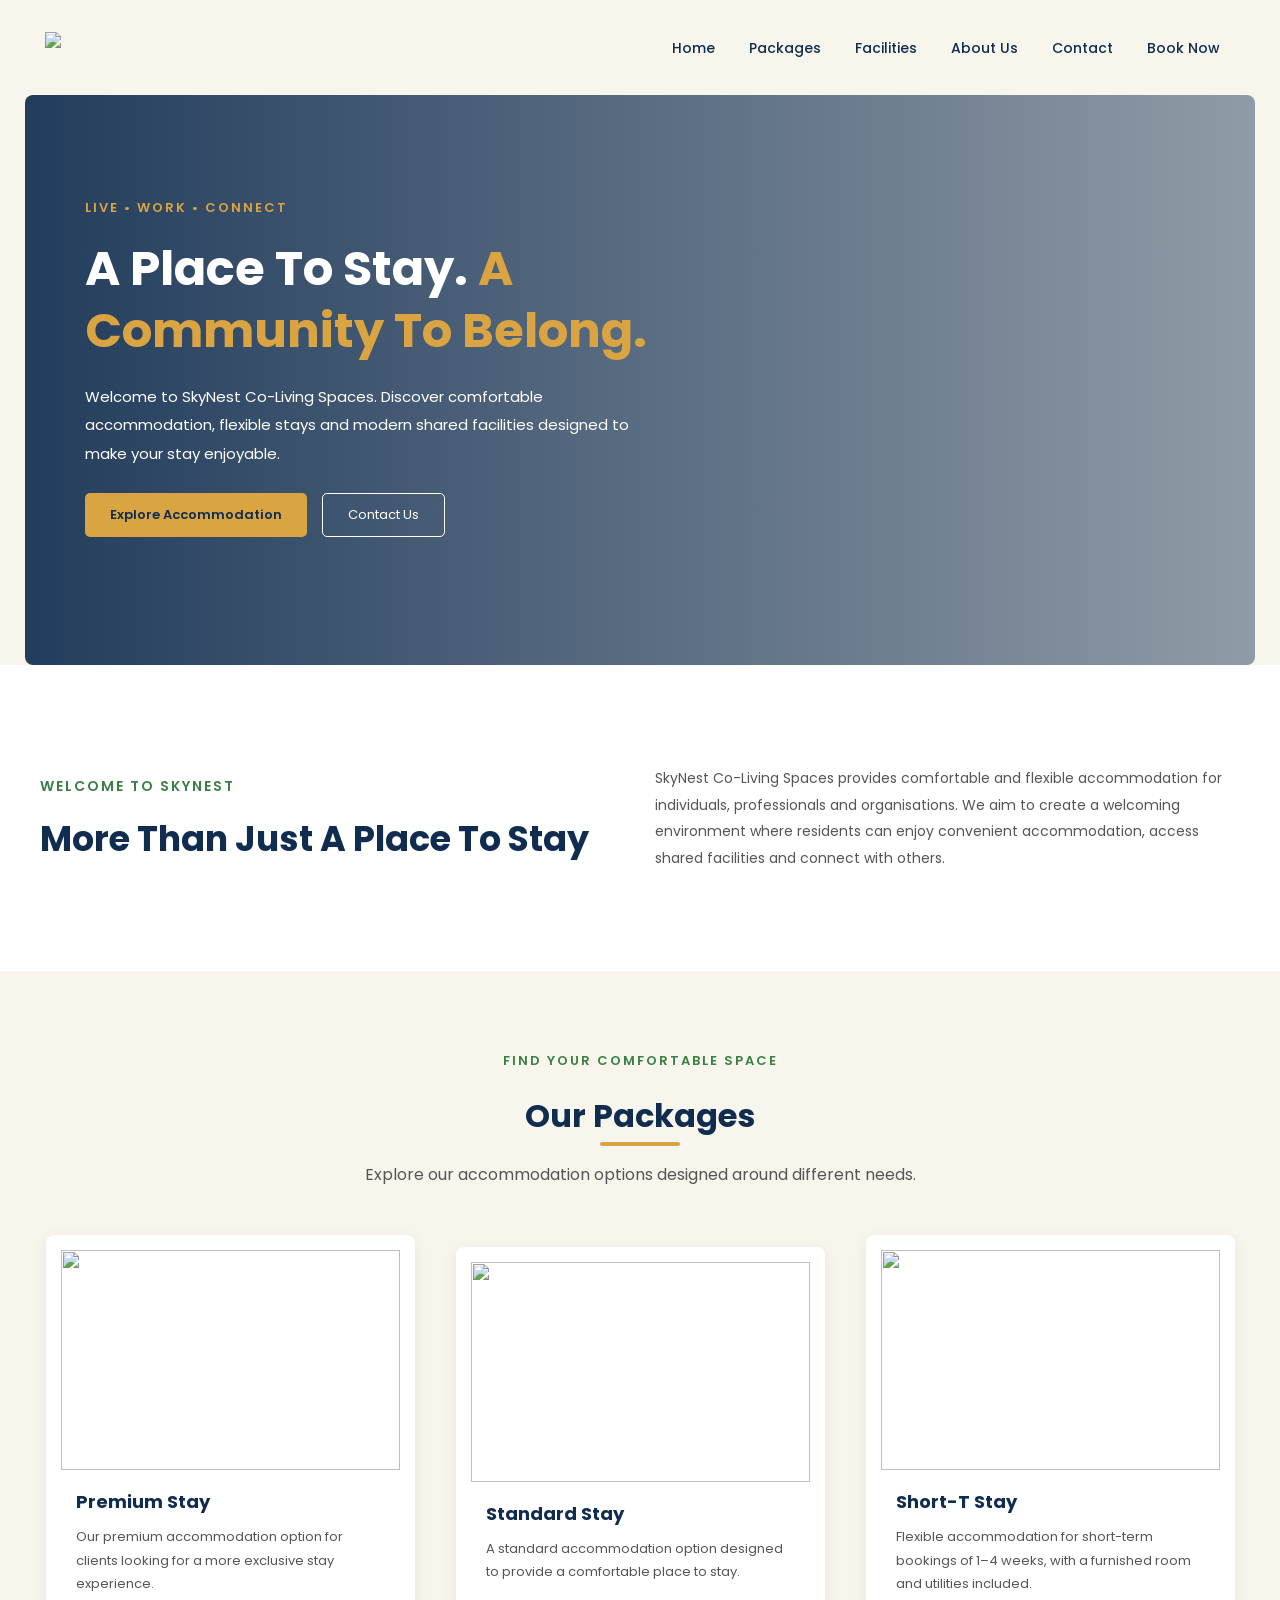
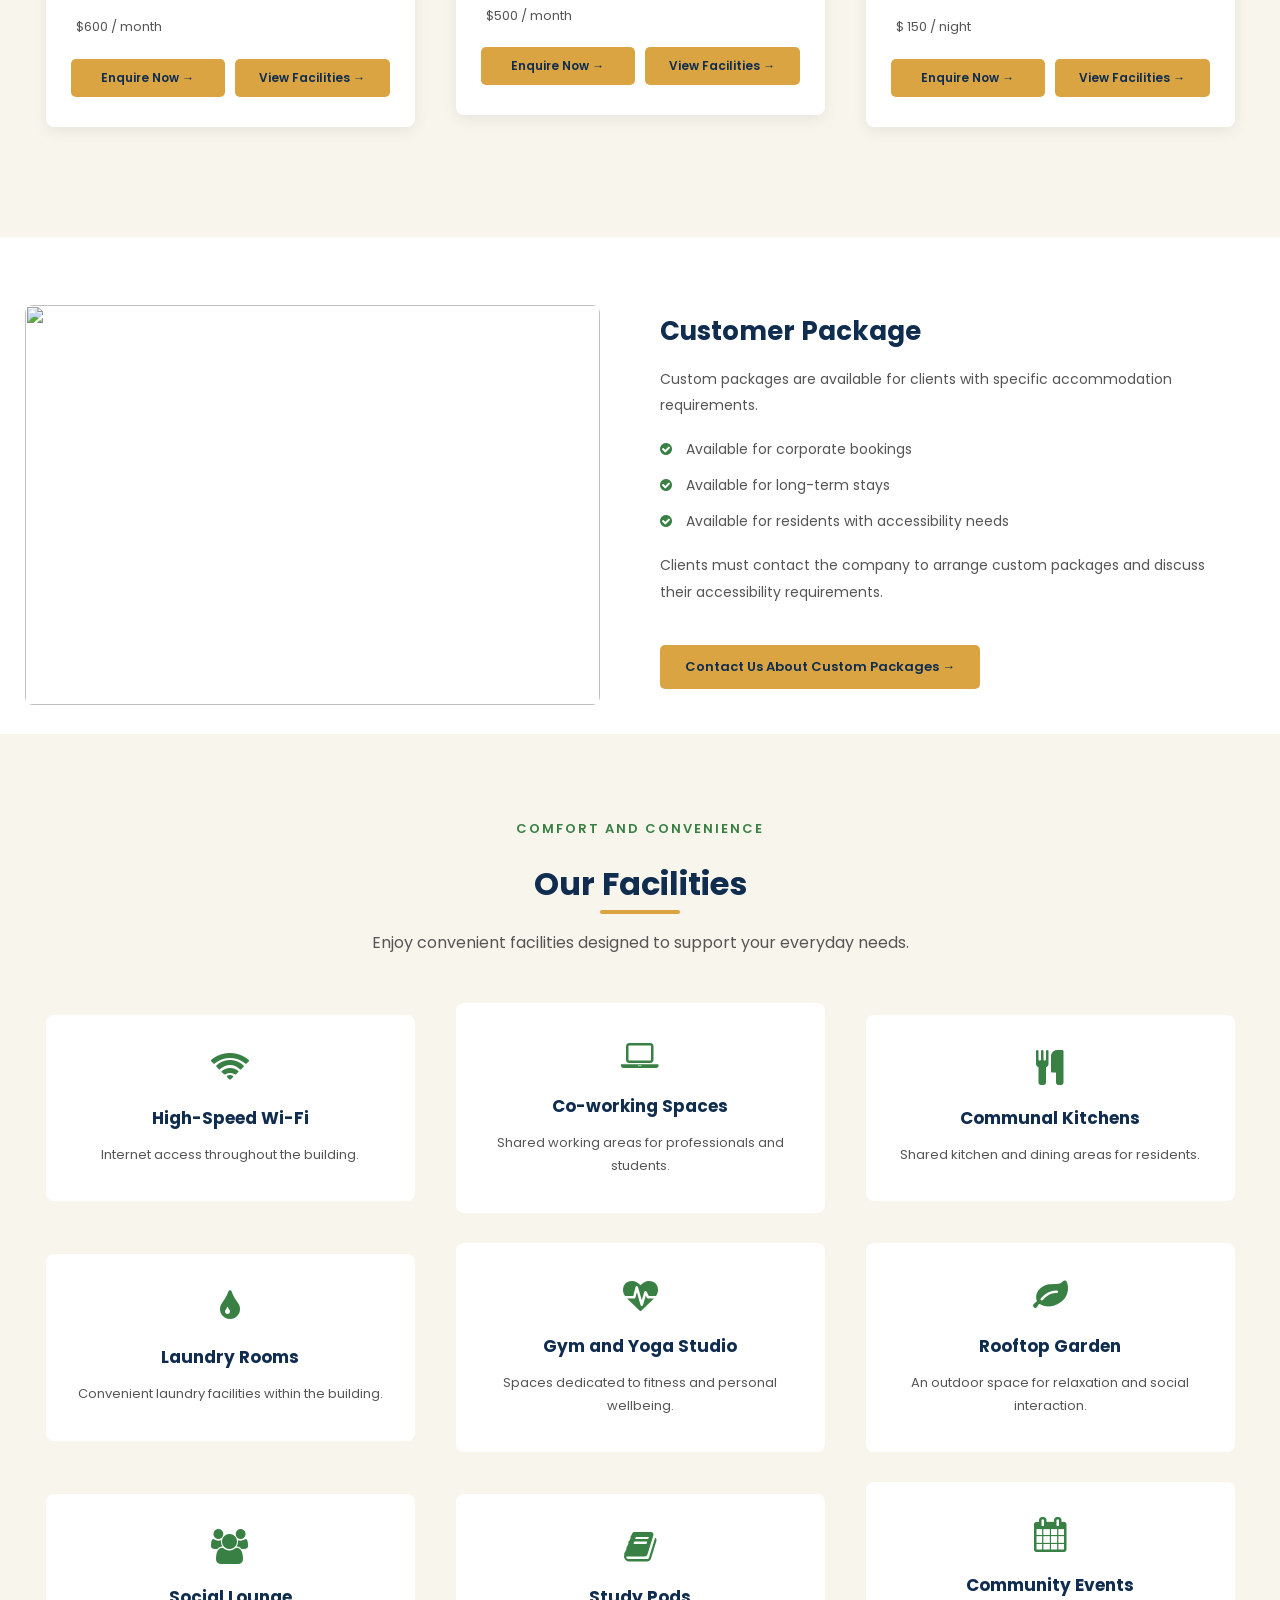
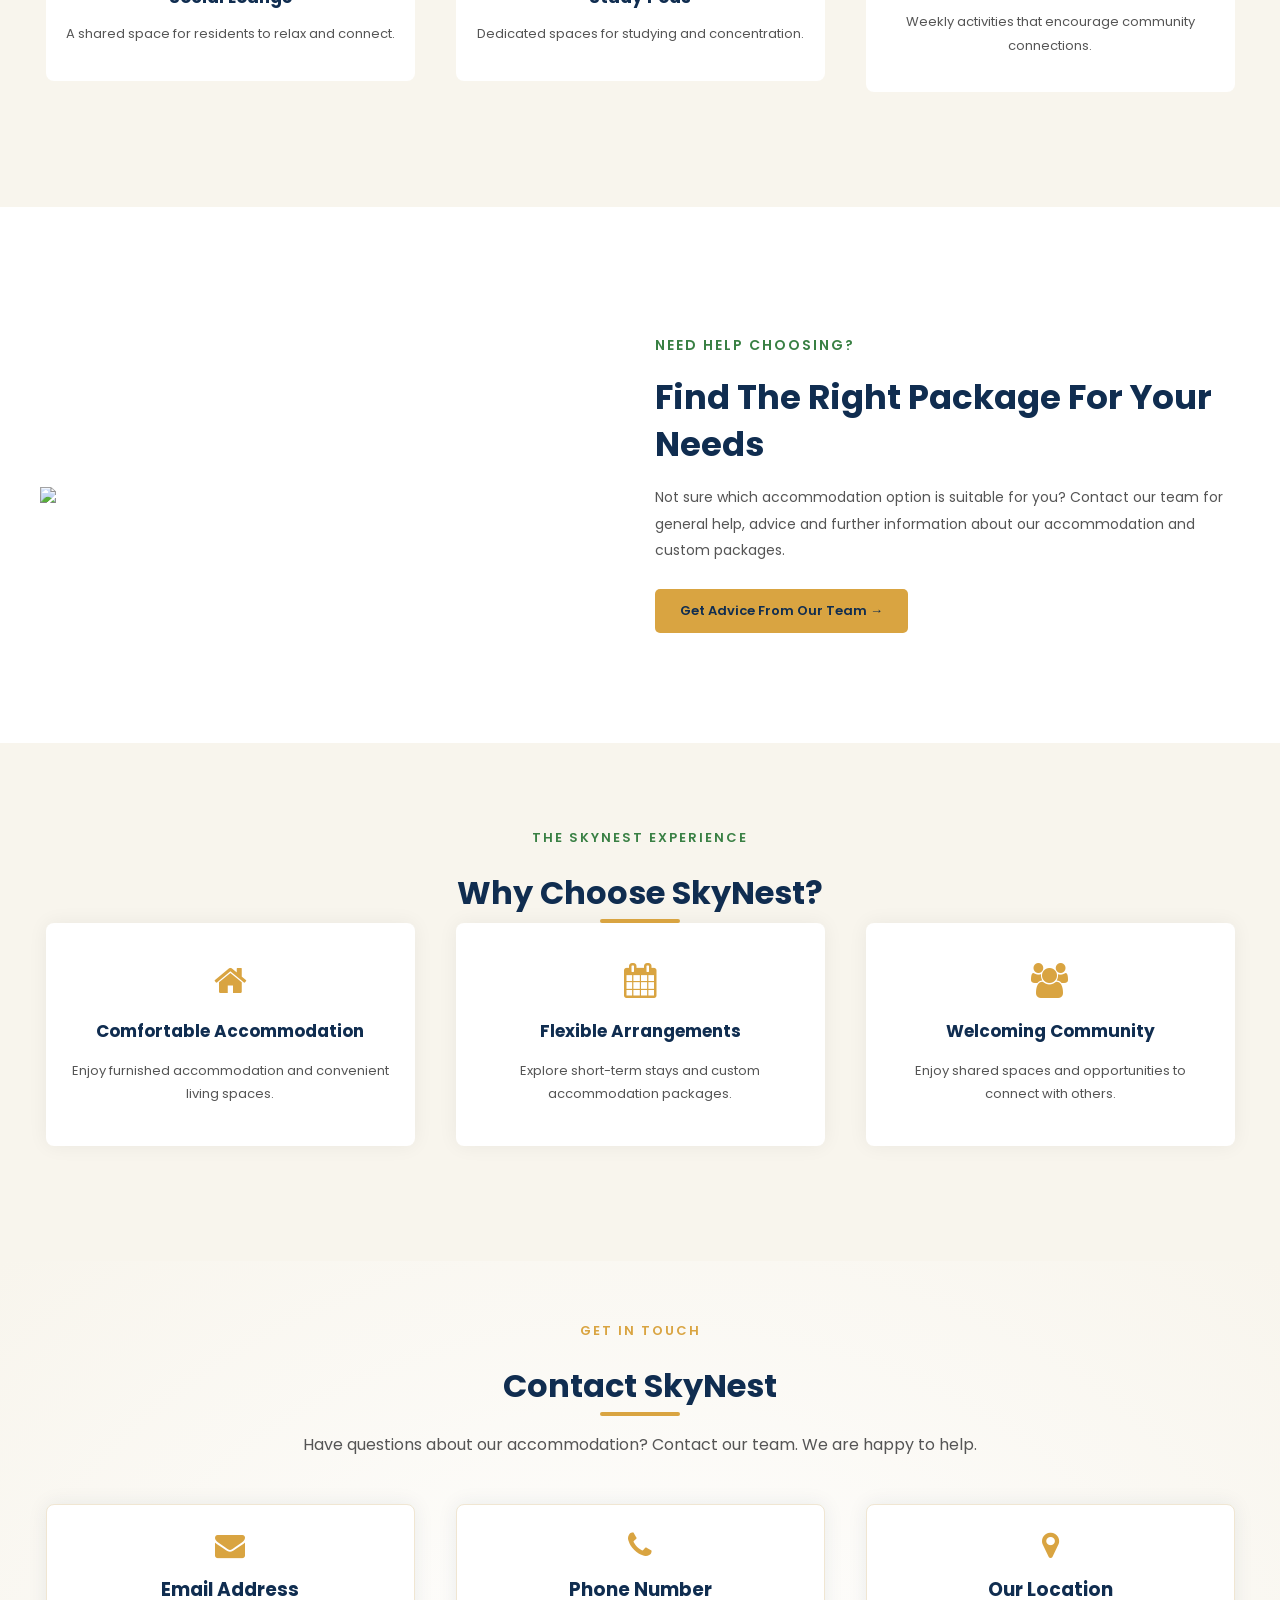
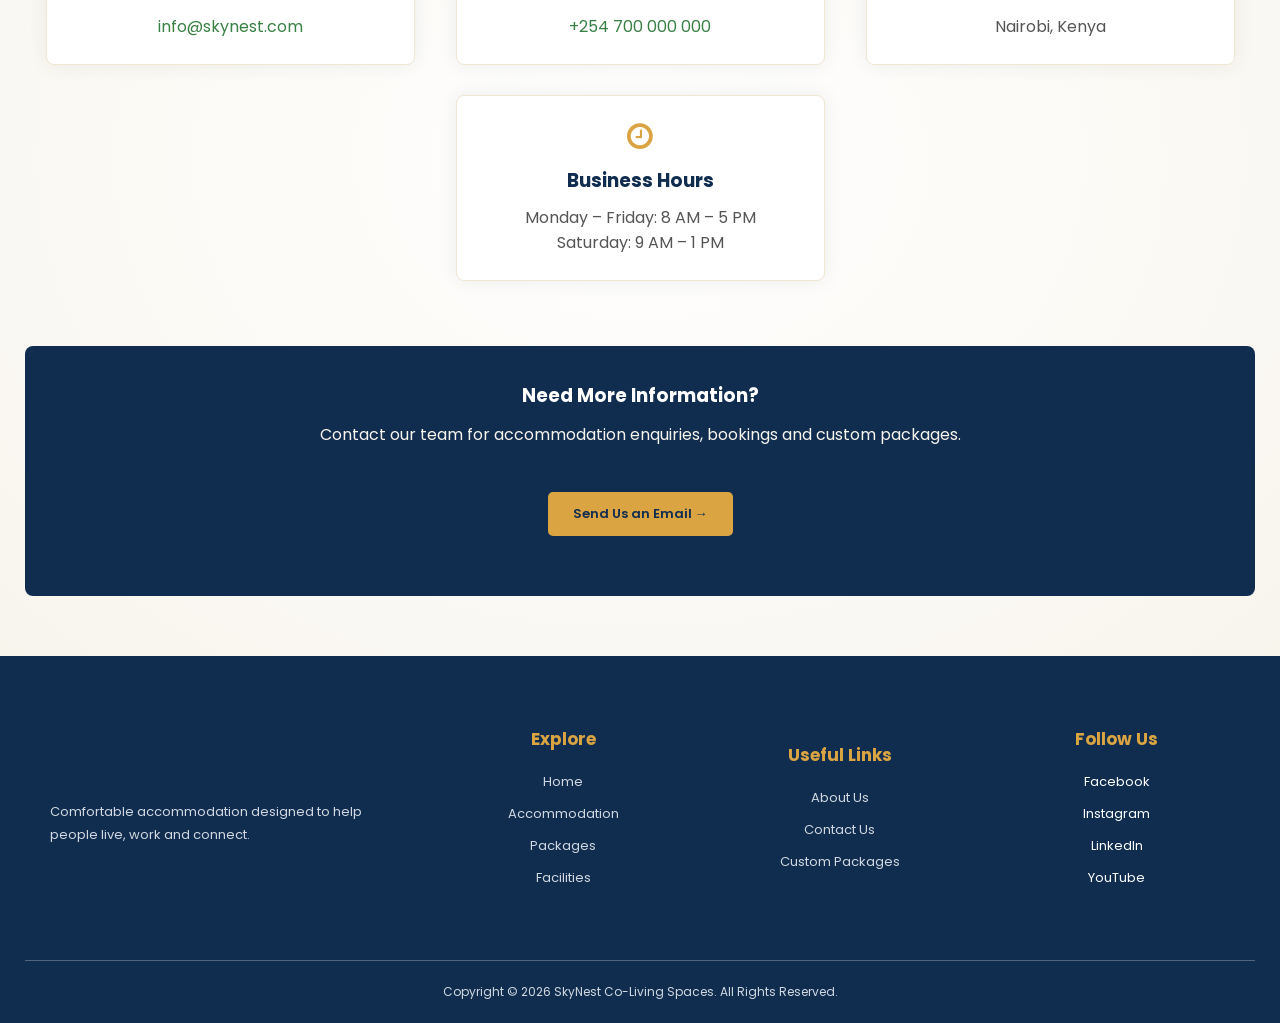
==== index.html @ 3ff72c32 "Add files via upload" ====
<!DOCTYPE html>
<html lang="en">

<head>

    <meta charset="UTF-8">
    <meta name="viewport" content="width=device-width, initial-scale=1.0">

    <meta name="description" content="SkyNest Co-Living Spaces offers comfortable accommodation, flexible short-term stays, custom packages and modern shared facilities.">

    <title>SkyNest Co-Living Spaces</title>

    <link rel="stylesheet" href="Style.css">

    <!-- Google Fonts -->
    <link href="https://fonts.googleapis.com/css2?family=Poppins:wght@300;400;500;600;700&display=swap" rel="stylesheet">

    <!-- Font Awesome -->
    <link rel="stylesheet" href="https://cdnjs.cloudflare.com/ajax/libs/font-awesome/4.7.0/css/font-awesome.min.css">

</head>

<body>

    <div class="header">

        <div class="container">

            <div class="navbar">

                <div class="logo">

                    <a href="index.html">
                        <img src="Images/SkyNest_Co-Living_Spaces_Logo__1_-removebg-preview.png" width="140px">
                    </a>

                </div>

                <nav aria-label="Main navigation">

                    <ul id="MenuItems">

                        <li><a href="#home">Home</a></li>

                        <li><a href="Packages.html">Packages</a></li>

                        <li><a href="Facilities.html">Facilities</a></li>

                        <li><a href="About Us.html">About Us</a></li>

                        <li><a href="Contact Us.html">Contact</a></li>

                        <li><a href="Book Now.html">Book Now</a></li>

                    </ul>

                </nav>

                <button class="menu-button"
                        onclick="menutoggle()"
                        aria-label="Toggle navigation menu"
                        aria-expanded="false"
                        id="MenuButton">

                    <img src="Images/menu.png" class="menu-icon" alt="">

                </button>

            </div>


            <!---------------- HERO / BACKGROUND ---------------->

            <div class="hero">

                <div class="hero-content">

                    <p class="eyebrow">LIVE • WORK • CONNECT</p>

                    <h1>
                        A Place To Stay.
                        <span>A Community To Belong.</span>
                    </h1>

                    <p class="hero-text">

                        Welcome to SkyNest Co-Living Spaces.
                        Discover comfortable accommodation,
                        flexible stays and modern shared facilities
                        designed to make your stay enjoyable.

                    </p>

                    <div class="hero-buttons">

                        <a href="#accommodation" class="btn">
                            Explore Accommodation
                        </a>

                        <a href="#contact" class="outline-btn">
                            Contact Us
                        </a>

                    </div>

                </div>

            </div>

        </div>

    </div>


    <!---------------- ABOUT ---------------->

    <div class="introduction" id="about">

        <div class="container">

            <div class="row">

                <div class="col-2">

                    <p class="eyebrow">WELCOME TO SKYNEST</p>

                    <h2>
                        More Than Just A Place To Stay
                    </h2>

                </div>

                <div class="col-2">

                    <p>

                        SkyNest Co-Living Spaces provides
                        comfortable and flexible accommodation
                        for individuals, professionals and
                        organisations.

                        We aim to create a welcoming environment
                        where residents can enjoy convenient
                        accommodation, access shared facilities
                        and connect with others.

                    </p>

                </div>

            </div>

        </div>

    </div>


    <!---------------- Packages ---------------->

    <div class="categories" id="Packages">

        <div class="container">

            <p class="eyebrow center">
                FIND YOUR COMFORTABLE SPACE
            </p>

            <h2 class="title">
                Our Packages
            </h2>

            <p class="section-description">

                Explore our accommodation options
                designed around different needs.

            </p>

            <div class="row">

             <!----------PREMIUM STAY---- -->

            <div class="col-4">
               <img src="Images/Private appartmant1.jpg.jpg">

         <h3>Premium Stay</h3>

       <p>
        Our premium accommodation option for clients
        looking for a more exclusive stay experience.
       </p>

       <p class="price">$600 / month</p>

       <div class="package-buttons">
        <a href="#contact" class="btn">Enquire Now &#8594;</a>

        <button type="button" class="btn facilities-toggle"
                aria-expanded="false">
            View Facilities &#8594;
        </button>
       </div>

        <div class="facility-list">
        <h4>Premium Stay Facilities</h4>
        <ul>
            <li>Private Studio apartment</li>
            <li>Weekly cleaning services</li>
            <li>Utilities included</li>
            <li>High-speed internet</li>
            <li>Access to all facilities</li>
            <li>Monthly community events pass</li>
        </ul>
    </div>

  </div>
  
<!----------------Standard Stay------------->
<div class="col-4">

    <img src="Images/Private bedroom2.jpg.jpg">

    <h3>Standard Stay</h3>

    <p>
       A standard accommodation option
       designed to provide a comfortable
      place to stay. 
    </p>

    <p class="price">$500 / month</p>

    <div class="package-buttons">
        <a href="#contact" class="btn">Enquire Now &#8594;</a>

        <button type="button" class="btn facilities-toggle"
                aria-expanded="false">
            View Facilities &#8594;
        </button>
    </div>

    <div class="facility-list">
        <h4>Standard Stay Facilities</h4>
        <ul>
            <li>Private bedroom in shared apartment</li>
            <li>Fortnightly cleaning</li>
            <li>Utilities included</li>
            <li>Access to co-working space</li>
            <li>Shared Kitchen</li>
        </ul>
    </div>

</div>

<!----------- Short-Term Stay-------->
<div class="col-4">

    <img src="Images/Room5.jpg.jpg">

    <h3>Short-T Stay</h3>

    <p>
        Flexible accommodation for
        short-term bookings of 1–4 weeks,
        with a furnished room and utilities included.
    </p>

    <p class="price">$ 150 / night</p>

    <div class="package-buttons">
        <a href="#contact" class="btn">Enquire Now &#8594;</a>

        <button type="button" class="btn facilities-toggle"
                aria-expanded="false">
            View Facilities &#8594;
        </button>
    </div>

    <div class="facility-list">
        <h4>Short-Term Facilitire</h4>
        <ul>
            <li>Flexible Booking (1-4 weeks)</li>
            <li>Furnished room </li>
            <li>Utilities included</li>
            <li>Limited access to shared facilities</li>
        </ul>
     </div>

    </div>
               
    </div>

    </div>

    </div>

        
    <!---------------- CUSTOMER PACKAGE ---------------->

    <div class="packages" id="custom-package">

        <div class="container">


            <div class="package-row">


                <div class="package-content">


                    <h3>Customer Package</h3>

                    <p class="package-intro">
                        Custom packages are available for clients
                        with specific accommodation requirements.
                    </p>

                    <ul class="package-list">

                        <li>
                            <i class="fa fa-check-circle"></i>
                            Available for corporate bookings
                        </li>

                        <li>
                            <i class="fa fa-check-circle"></i>
                            Available for long-term stays
                        </li>

                        <li>
                            <i class="fa fa-check-circle"></i>
                            Available for residents with accessibility needs
                        </li>

                    </ul>

                    <p class="package-note">
                        Clients must contact the company to arrange
                        custom packages and discuss their
                        accessibility requirements.
                    </p>

                    <a href="#contact" class="btn">
                        Contact Us About Custom Packages →
                    </a>

                </div>


                <div class="package-image">

                    <img src="Images/witoworks-holiday.jpg.jpg">

                </div>

            </div>

        </div>

    </div>


        </div>

    </div>


    <!---------------- FACILITIES ---------------->

    <div class="facilities" id="facilities">

        <div class="container">

            <p class="eyebrow center">
                COMFORT AND CONVENIENCE
            </p>

            <h2 class="title">
                Our Facilities
            </h2>

            <p class="section-description">

                Enjoy convenient facilities designed
                to support your everyday needs.

            </p>

            <div class="row">

                <div class="col-4 facility-card">

                    <i class="fa fa-wifi" aria-hidden="true"></i>

                    <h3>High-Speed Wi-Fi</h3>

                    <p>
                        Internet access throughout
                        the building.
                    </p>

                </div>


                <div class="col-4 facility-card">

                    <i class="fa fa-laptop" aria-hidden="true"></i>

                    <h3>Co-working Spaces</h3>

                    <p>
                        Shared working areas for
                        professionals and students.
                    </p>

                </div>


                <div class="col-4 facility-card">

                    <i class="fa fa-cutlery" aria-hidden="true"></i>

                    <h3>Communal Kitchens</h3>

                    <p>
                        Shared kitchen and dining
                        areas for residents.
                    </p>

                </div>


                <div class="col-4 facility-card">

                    <i class="fa fa-tint" aria-hidden="true"></i>

                    <h3>Laundry Rooms</h3>

                    <p>
                        Convenient laundry facilities
                        within the building.
                    </p>

                </div>


                <div class="col-4 facility-card">

                    <i class="fa fa-heartbeat" aria-hidden="true"></i>

                    <h3>Gym and Yoga Studio</h3>

                    <p>
                        Spaces dedicated to fitness
                        and personal wellbeing.
                    </p>

                </div>


                <div class="col-4 facility-card">

                    <i class="fa fa-leaf" aria-hidden="true"></i>

                    <h3>Rooftop Garden</h3>

                    <p>
                        An outdoor space for relaxation
                        and social interaction.
                    </p>

                </div>


                <div class="col-4 facility-card">

                    <i class="fa fa-users" aria-hidden="true"></i>

                    <h3>Social Lounge</h3>

                    <p>
                        A shared space for residents
                        to relax and connect.
                    </p>

                </div>


                <div class="col-4 facility-card">

                    <i class="fa fa-book" aria-hidden="true"></i>

                    <h3>Study Pods</h3>

                    <p>
                        Dedicated spaces for
                        studying and concentration.
                    </p>

                </div>


                <div class="col-4 facility-card">

                    <i class="fa fa-calendar" aria-hidden="true"></i>

                    <h3>Community Events</h3>

                    <p>
                        Weekly activities that
                        encourage community connections.
                    </p>

                </div>

            </div>

        </div>

    </div>


    <!----------------  OFFER ---------------->

    <div class="offer">

        <div class="container">

            <div class="row">

                <div class="col-2">

                    <img src="Images/02-Lobby.jpg">

                </div>


                <div class="col-2">

                    <p class="eyebrow">
                        NEED HELP CHOOSING?
                    </p>

                    <h2>
                        Find The Right Package For Your Needs
                    </h2>

                    <p>

                        Not sure which accommodation option
                        is suitable for you?

                        Contact our team for general help,
                        advice and further information about
                        our accommodation and custom packages.

                    </p>

                    <a href="#contact" class="btn">
                        Get Advice From Our Team →
                    </a>

                </div>

            </div>

        </div>

    </div>


    <!---------------- WHY CHOOSE US ---------------->

    <div class="testimonial">

        <div class="container">

            <p class="eyebrow center">
                THE SKYNEST EXPERIENCE
            </p>

            <h2 class="title">
                Why Choose SkyNest?
            </h2>

            <div class="row">

                <div class="col-3">

                    <i class="fa fa-home" aria-hidden="true"></i>

                    <h3>Comfortable Accommodation</h3>

                    <p>
                        Enjoy furnished accommodation
                        and convenient living spaces.
                    </p>

                </div>


                <div class="col-3">

                    <i class="fa fa-calendar" aria-hidden="true"></i>

                    <h3>Flexible Arrangements</h3>

                    <p>
                        Explore short-term stays and
                        custom accommodation packages.
                    </p>

                </div>


                <div class="col-3">

                    <i class="fa fa-users" aria-hidden="true"></i>

                    <h3>Welcoming Community</h3>

                    <p>
                        Enjoy shared spaces and
                        opportunities to connect with others.
                    </p>

                </div>

            </div>

        </div>

    </div>


    <!---------------- CONTACT ---------------->
   <div class="contact" id="contact">

    <div class="container">

        <p class="eyebrow center">GET IN TOUCH</p>

        <h2 class="title">Contact SkyNest</h2>

        <p class="section-description">
            Have questions about our accommodation?
            Contact our team. We are happy to help.
        </p>

        <div class="row contact-details">

            <div class="col-4 contact-card">
                <i class="fa fa-envelope"></i>
                <h3>Email Address</h3>
                <p>
                    <a href="mailto:info@skynest.com">
                        info@skynest.com
                    </a>
                </p>
            </div>

            <div class="col-4 contact-card">
                <i class="fa fa-phone"></i>
                <h3>Phone Number</h3>
                <p>
                    <a href="tel:+254700000000">
                        +254 700 000 000
                    </a>
                </p>
            </div>

            <div class="col-4 contact-card">
                <i class="fa fa-map-marker"></i>
                <h3>Our Location</h3>
                <p>Nairobi, Kenya</p>
            </div>

            <div class="col-4 contact-card">
                <i class="fa fa-clock-o"></i>
                <h3>Business Hours</h3>
                <p>Monday – Friday: 8 AM – 5 PM</p>
                <p>Saturday: 9 AM – 1 PM</p>
            </div>

        </div>

        <div class="contact-message">

            <h3>Need More Information?</h3>

            <p>
                Contact our team for accommodation enquiries,
                bookings and custom packages.
            </p>

            <button type="button" class="btn" id="showContactForm">
                Send Us an Email →
            </button>

        </div>

        <!-- CONTACT FORM STARTS HERE -->

        <div class="contact-form-container" id="contactFormSection">

            <h3>Send Us an Enquiry</h3>

            <p>Complete the form below and tell us how we can help you.</p>

            <form id="contactForm">

                <input type="text" id="name"
                       placeholder="Your full name" required>

                <input type="email" id="email"
                       placeholder="Your email address" required>

                <textarea id="message"
                          placeholder="Tell us what you need"
                          rows="5" required></textarea>

                <button type="submit" class="btn">
                    Submit Enquiry
                </button>

                <p id="formMessage"></p>

            </form>

        </div>


    </div>

</div>


    <!---------------- FOOTER ---------------->

    <div class="footer">

        <div class="container">

            <div class="row">

                <div class="footer-col-1">

                    <img src="Images/logo.jpg.png" alt="">

                    <p>

                        Comfortable accommodation
                        designed to help people
                        live, work and connect.

                    </p>

                </div>


                <div class="footer-col-2">

                    <h3>Explore</h3>

                    <ul>

                        <li><a href="#home">Home</a></li>

                        <li><a href="#accommodation">Accommodation</a></li>

                        <li><a href="#packages">Packages</a></li>

                        <li><a href="#facilities">Facilities</a></li>

                    </ul>

                </div>


                <div class="footer-col-3">

                    <h3>Useful Links</h3>

                    <ul>

                        <li><a href="#about">About Us</a></li>

                        <li><a href="#contact">Contact Us</a></li>

                        <li><a href="#packages">Custom Packages</a></li>

                    </ul>

                </div>


                <div class="footer-col-4">

                    <h3>Follow Us</h3>

                    <ul>

                        <li>Facebook</li>

                        <li>Instagram</li>

                        <li>LinkedIn</li>

                        <li>YouTube</li>

                    </ul>

                </div>

            </div>

            <hr>

            <p class="copyright">

                Copyright © 2026 SkyNest Co-Living Spaces.
                All Rights Reserved.

            </p>

        </div>

    </div>


    <!---------------- JAVASCRIPT FOR MENU ---------------->

    <script>
    // MOBILE MENU
    var MenuItems = document.getElementById("MenuItems");
    var MenuButton = document.getElementById("MenuButton");

    MenuItems.style.maxHeight = "0px";

    function menutoggle() {
        if (MenuItems.style.maxHeight === "0px") {
            MenuItems.style.maxHeight = "350px";
            MenuButton.setAttribute("aria-expanded", "true");
        } else {
            MenuItems.style.maxHeight = "0px";
            MenuButton.setAttribute("aria-expanded", "false");
        }
    }

    // FACILITIES BUTTONS
    document.querySelectorAll(".facilities-toggle").forEach(function(button) {

        button.addEventListener("click", function() {

            var card = button.closest(".col-4");

            var facilities = card.querySelector(".facility-list");

            facilities.classList.toggle("show");

            var isOpen = facilities.classList.contains("show");

            button.setAttribute("aria-expanded", isOpen);

            button.innerHTML = isOpen
                ? "Hide Facilities &#8593;"
                : "View Facilities &#8594;";

        });

    });
</script>

</body>
</html>
---- Style.css ----
/* ========================================
   1. GENERAL SETTINGS
======================================== */

:root {
    --navy: #102D50;
    --gold: #D9A441;
    --green: #398044;
    --cream: #F8F5ED;
    --white: #FFFFFF;
    --text: #555555;
}

* {
    margin: 0;
    padding: 0;
    box-sizing: border-box;
}

html {
    scroll-behavior: smooth;
    scroll-padding-top: 80px;
}

body {
    font-family: 'Poppins', sans-serif;
    background: var(--white);
    color: var(--text);
}

img {
    max-width: 100%;
    display: block;
}

a {
    text-decoration: none;
    color: inherit;
}

ul {
    list-style-type: none;
}


/* ========================================
   2. GENERAL LAYOUT
======================================== */

.container {
    max-width: 1300px;
    margin: auto;
    padding-left: 25px;
    padding-right: 25px;
}

.row {
    display: flex;
    align-items: center;
    flex-wrap: wrap;
    justify-content: space-around;
}

.col-2 {
    flex-basis: 50%;
    min-width: 300px;
    padding: 15px;
}

.col-3 {
    flex-basis: 30%;
    min-width: 250px;
    margin-bottom: 30px;
}

.col-4 {
    flex-basis: 30%;
    min-width: 250px;
    padding: 15px;
    margin-bottom: 30px;
}

.eyebrow {
    color: var(--green);
    font-size: 13px;
    font-weight: 600;
    letter-spacing: 2px;
    margin-bottom: 15px;
}

.center {
    text-align: center;
}

.section-description {
    text-align: center;
    margin: 15px 0 45px;
    color: var(--text);
    line-height: 1.8;
}


/* ========================================
   3. HEADER AND NAVIGATION
======================================== */

.header {
    background: var(--cream);
}

.navbar {
    display: flex;
    align-items: center;
    padding: 20px;
}

.logo img {
    width: 140px;
}

nav {
    flex: 1;
    text-align: right;
}

nav ul {
    display: inline-block;
}

nav ul li {
    display: inline-block;
    margin: 15px;
}

nav ul li a {
    color: var(--navy);
    font-size: 14px;
    font-weight: 500;
    transition: color 0.3s;
}

nav ul li a:hover {
    color: var(--green);
}

.nav-btn {
    background: var(--navy);
    color: var(--white);
    padding: 11px 22px;
    border-radius: 5px;
    font-size: 13px;
    transition: 0.3s;
}

.nav-btn:hover {
    background: var(--green);
}

.menu-button {
    background: transparent;
    border: none;
    display: none;
    cursor: pointer;
}

.menu-icon {
    width: 28px;
}


/*-------------HERO BACKGROUND-----------*/

.hero {
    min-height: 570px;

    background:
        linear-gradient(
            90deg,
            rgba(16, 45, 80, 0.92),
            rgba(16, 45, 80, 0.45)
        ),
        url('Images/pexels-artbovich-5998120.jpg');

    background-size: cover;
    background-position: center;
    background-repeat: no-repeat;

    display: flex;
    align-items: center;

    padding: 70px 60px;
    border-radius: 8px;
    margin-top: 15px;
}

.hero-content {
    max-width: 650px;
}

.hero .eyebrow {
    color: var(--gold);
}

.hero h1 {
    color: var(--white);
    font-size: 48px;
    line-height: 1.3;
    margin: 20px 0;
}

.hero h1 span {
    color: var(--gold);
}

.hero-text {
    color: var(--white);
    font-size: 15px;
    line-height: 1.9;
    max-width: 550px;
}

.hero-buttons {
    display: flex;
    align-items: center;
    flex-wrap: wrap;
    gap: 15px;
}

/* PACKAGE PAGE HERO IMAGE */

.package-hero {
    width: 100%;
    height: 500px;
    background-image: url('Images/Private Apartment5.jpg.jpg');
    background-size: cover;
    background-position: center;
    background-repeat: no-repeat;
}

/*---------------BUTTONS---------------*/

.btn {
    display: inline-block;
    background: var(--gold);
    color: var(--navy);
    padding: 12px 25px;
    margin: 25px 0;
    border-radius: 5px;
    font-size: 13px;
    font-weight: 600;
    transition: 0.4s;
    border: none;
    cursor: pointer;
    font-family: 'Poppins', sans-serif;
}

.btn:hover {
    background: var(--green);
    color: var(--white);
}

.outline-btn {
    display: inline-block;
    border: 1px solid var(--white);
    color: var(--white);
    padding: 11px 25px;
    border-radius: 5px;
    font-size: 13px;
    transition: 0.4s;
}

.outline-btn:hover {
    background: var(--white);
    color: var(--navy);
}

/*--------------INTRODUCTION------------*/

.introduction {
    padding: 85px 0;
}

.introduction h2 {
    font-size: 35px;
    line-height: 1.4;
    color: var(--navy);
}

.introduction p {
    line-height: 1.9;
    font-size: 14px;
}


/*---------------Packages-----------*/

.categories {
    background: var(--cream);
    padding: 80px 0;
}

.title {
    text-align: center;
    margin: auto;
    position: relative;
    line-height: 60px;
    color: var(--navy);
    font-size: 32px;
}

.title::after {
    content: '';
    background: var(--gold);
    width: 80px;
    height: 4px;
    border-radius: 5px;
    position: absolute;
    bottom: 0;
    left: 50%;
    transform: translateX(-50%);
}

.categories .col-4 {
    background: var(--white);
    border-radius: 8px;
    overflow: hidden;
    box-shadow: 0 4px 15px rgba(0,0,0,0.07);
    transition: transform 0.5s;
}

.categories .col-4 img {
    width: 100%;
    height: 220px;
    object-fit: cover;
}

.categories .col-4 h3 {
    color: var(--navy);
    font-size: 18px;
    margin: 18px 15px 10px;
}

.categories .col-4 p {
    font-size: 13px;
    line-height: 1.8;
    margin: 0 15px 20px;
}

.categories .col-4:hover {
    transform: translateY(-8px);
}


.package-buttons {
    display: flex;
    flex-direction: row;
    align-items: center;
    justify-content: center;
    gap: 10px;
    flex-wrap: nowrap;
    margin: 15px 10px;
}

.package-buttons .btn {
    display: inline-flex;
    align-items: center;
    justify-content: center;
    flex: 1;
    width: auto;
    white-space: nowrap;
    margin: 0;
    padding: 10px 12px;
    font-size: 12px;
    cursor: pointer;
    font-family: 'Poppins', sans-serif;
}


.package-buttons button.btn {
    appearance: none;
    border: none;
    line-height: normal;
}

.facility-list {
    display: none;
    background: var(--white);
    padding: 20px;
    margin: 0 15px 20px;
    border-radius: 8px;
    text-align: left;
}

.facility-list.show {
    display: block;
}

.facility-list h4 {
    margin-bottom: 12px;
    color: var(--navy);
}

.facility-list ul {
    list-style: disc;
    padding-left: 20px;
}

.facility-list li {
    margin-bottom: 8px;
    color: var(--text);
}

.package-row {
    display: flex;
    align-items: center;
    justify-content: space-between;
    gap: 40px;
    margin-top: 40px;
}


.package-image {
    flex: 1;
    order: 1;
}

.package-image img {
    width: 100%;
    height: 400px;
    object-fit: cover;
    border-radius: 8px;
}


.package-content {
    flex: 1;
    order: 2;
    padding: 20px;
}

.package-content h3 {
    color: var(--navy);
    font-size: 26px;
    margin: 15px 0;
}

.package-label {
    color: var(--green);
    font-size: 12px;
    font-weight: 600;
    letter-spacing: 2px;
}

.package-intro,
.package-note {
    font-size: 14px;
    line-height: 1.9;
    margin: 15px 0;
}

.package-list {
    margin: 20px 0;
}

.package-list li {
    margin-bottom: 15px;
    font-size: 14px;
}

.package-list i {
    color: var(--green);
    margin-right: 10px;
}

/*--------------FACILITIES-----------*/

.facilities {
    padding: 85px 0;
    background: var(--cream);
}

.facility-card {
    text-align: center;
    padding: 35px 20px;
    background: var(--white);
    border-radius: 8px;
    transition: 0.4s;
}

.facility-card i {
    font-size: 35px;
    color: var(--green);
    margin-bottom: 20px;
}

.facility-card h3 {
    color: var(--navy);
    margin-bottom: 12px;
    font-size: 17px;
}

.facility-card p {
    font-size: 13px;
    line-height: 1.8;
}

.facility-card:hover {
    transform: translateY(-8px);
    box-shadow: 0 5px 20px rgba(0,0,0,0.1);
}

 /*----------------OFFER------------*/

.offer {
    background: var(--white);
    margin-top: 40px;
    padding: 70px 0;
}

.offer .col-2 h2 {
    color: var(--navy);
    font-size: 34px;
    line-height: 1.4;
    margin: 15px 0;
}

.offer .col-2 p {
    line-height: 1.9;
    font-size: 14px;
}

.offer-img {
    width: 100%;
    height: 350px;
    object-fit: cover;
    border-radius: 8px;
}

/*--------------WHY CHOOSE US-------------*/

.testimonial {
    padding: 85px 0;
    background: var(--cream);
}

.testimonial .col-3 {
    text-align: center;
    padding: 40px 25px;
    background: var(--white);
    box-shadow: 0 0 20px 0 rgba(0,0,0,0.06);
    border-radius: 8px;
    transition: transform 0.5s;
}

.testimonial .col-3 i {
    font-size: 35px;
    color: var(--gold);
    margin-bottom: 20px;
}

.testimonial .col-3 h3 {
    color: var(--navy);
    font-size: 17px;
    margin-bottom: 15px;
}

.testimonial .col-3 p {
    font-size: 13px;
    line-height: 1.8;
}

.testimonial .col-3:hover {
    transform: translateY(-10px);
}

/*--------------CONTACT SECTION----------*/


.contact {
    padding: 60px 0;
    background: radial-gradient(#FFFFFF, #F8F5ED);
}

.contact .eyebrow {
    color: #D9A441;
}

.contact .title {
    color: #102D50;
}

.contact .section-description {
    color: #555555;
}

.contact-card {
    background: #FFFFFF;
    padding: 25px 15px;
    text-align: center;
    border-radius: 8px;
    box-shadow: 0 0 20px rgba(16, 45, 80, 0.08);
    border: 1px solid #F0E6D2;
}

.contact-card i {
    font-size: 30px;
    color: #D9A441;
    margin-bottom: 15px;
}

.contact-card h3 {
    color: #102D50;
    margin-bottom: 10px;
}

.contact-card p {
    color: #555555;
}

.contact-card a {
    color: #398044;
    text-decoration: none;
}

.contact-card a:hover {
    color: #102D50;
}

.contact-message {
    background: #102D50;
    color: #FFFFFF;
    padding: 35px 20px;
    margin-top: 35px;
    text-align: center;
    border-radius: 8px;
}

.contact-message h3 {
    color: #FFFFFF;
    margin-bottom: 12px;
}

.contact-message p {
    color: #F8F5ED;
    margin-bottom: 20px;
}

.contact-message .btn {
    background: #D9A441;
    color: #102D50;
    border: none;
    padding: 12px 25px;
    border-radius: 5px;
    cursor: pointer;
    transition: 0.3s;
}

.contact-message .btn:hover {
    background: #398044;
    color: #FFFFFF;
}

.contact-form-container {
    display: none;
    max-width: 650px;
    margin: 35px auto;
    padding: 35px;
    background: #FFFFFF;
    border-radius: 8px;
    box-shadow: 0 0 20px rgba(16, 45, 80, 0.12);
    border: 1px solid #F0E6D2;
    text-align: center;
}

.contact-form-container.show {
    display: block;
}

.contact-form-container h3 {
    color: #102D50;
    margin-bottom: 12px;
}

.contact-form-container > p {
    color: #555555;
    font-size: 13px;
    margin-bottom: 20px;
}

.contact-form-container input,
.contact-form-container textarea {
    width: 100%;
    padding: 13px;
    margin: 10px 0;
    border: 1px solid #D9A441;
    border-radius: 5px;
    font-family: 'Poppins', sans-serif;
    font-size: 14px;
}

.contact-form-container input:focus,
.contact-form-container textarea:focus {
    outline: none;
    border-color: #398044;
}

.contact-form-container textarea {
    resize: vertical;
}

.contact-form-container .btn {
    width: 100%;
    padding: 13px;
    background: #102D50;
    color: #FFFFFF;
    border: none;
    border-radius: 5px;
    cursor: pointer;
    transition: 0.3s;
}

.contact-form-container .btn:hover {
    background: #398044;
}

#formMessage {
    color: #398044;
    font-size: 13px;
    margin-top: 12px;
}

@media only screen and (max-width: 600px) {

    .contact-form-container {
        padding: 25px 18px;
        margin: 25px 10px;
    }

    .contact-message {
        padding: 25px 15px;
    }

}

/*------------FOOTER------------*/

.footer {
    background: var(--navy);
    color: var(--white);
    font-size: 13px;
    padding: 60px 0 20px;
}

.footer p {
    color: #d1d8df;
    line-height: 1.8;
}

.footer h3 {
    color: var(--gold);
    margin-bottom: 20px;
    font-size: 17px;
}

.footer-col-1,
.footer-col-2,
.footer-col-3,
.footer-col-4 {
    min-width: 200px;
    margin-bottom: 30px;
    padding: 10px;
}

.footer-col-1 {
    flex-basis: 30%;
}

.footer-col-1 img {
    width: 150px;
    margin-bottom: 20px;
}

.footer-col-2,
.footer-col-3,
.footer-col-4 {
    flex-basis: 20%;
    text-align: center;
}

.footer ul li {
    margin: 12px 0;
}

.footer ul li a {
    color: #d1d8df;
    transition: 0.3s;
}

.footer ul li a:hover {
    color: var(--gold);
}

.footer hr {
    border: none;
    background: #52657a;
    height: 1px;
    margin: 20px 0;
}

.copyright {
    text-align: center;
    font-size: 12px;
}

/*-----------ACCESSIBILITY-----------*/

a:focus-visible,
button:focus-visible {
    outline: 3px solid var(--gold);
    outline-offset: 4px;
}

@media (prefers-reduced-motion: reduce) {

    html {
        scroll-behavior: auto;
    }

    *,
    *::before,
    *::after {
        transition-duration: 0.01ms !important;
        animation-duration: 0.01ms !important;
        animation-iteration-count: 1 !important;
    }

}


/* ========================================
   15. MOBILE NAVIGATION
======================================== */

@media only screen and (max-width: 900px) {

    nav ul {
        position: absolute;
        top: 75px;
        right: 0;
        background: var(--navy);
        width: 220px;
        overflow: hidden;
        max-height: 0;
        transition: max-height 0.5s;
        z-index: 100;
    }

    nav ul li {
        display: block;
        margin: 15px 20px;
        text-align: left;
    }

    nav ul li a {
        color: var(--white);
    }

    .menu-button {
        display: block;
        margin-left: 20px;
    }

    .nav-btn {
        display: none;
    }

    .hero {
        padding: 60px 35px;
    }

    .hero h1 {
        font-size: 40px;
    }

    .package-row {
        gap: 25px;
    }

    .package-image img {
        height: 330px;
    }

}

/*-----------SMALL SCREEN RESPONSIVENESS----------*/
 

@media only screen and (max-width: 600px) {

    .row {
        text-align: center;
    }

    .col-2,
    .col-3,
    .col-4 {
        flex-basis: 100%;
    }

    .hero {
        min-height: 520px;
        padding: 45px 22px;
        background-position: center;
    }

    .hero h1 {
        font-size: 32px;
    }

    .hero-text {
        font-size: 13px;
    }

    .hero-buttons {
        justify-content: center;
    }

    .introduction h2 {
        font-size: 28px;
    }

    .title {
        font-size: 26px;
    }

    .package-row {
        flex-direction: column;
        padding: 22px;
        gap: 20px;
        text-align: left;
    }

    .package-row.reverse {
        flex-direction: column;
    }

    .package-content,
    .package-image {
        flex-basis: 100%;
        width: 100%;
    }

    .package-content h3 {
        font-size: 24px;
    }

    .package-image img {
        height: 250px;
    }

    .package-list li {
        font-size: 13px;
    }

    .offer .col-2 h2 {
        font-size: 27px;
    }

    .offer-img {
        height: 250px;
    }

    .contact h2 {
        font-size: 25px;
    }

    /* MOBILE CONTACT FORM */

    .contact-form-container {
        padding: 22px 15px;
        margin: 25px auto 0;
    }

    .contact-form-container h3 {
        font-size: 20px;
    }

    .contact-card {
        width: 100%;
    }

    .footer-col-1,
    .footer-col-2,
    .footer-col-3,
    .footer-col-4 {
        flex-basis: 100%;
        text-align: center;
    }
/*-----------Account-----------*/
}

.account-page{
        padding: 50px 0;
        background: radial-gradient(#FFFFFF, #F8F5ED);
    }
.form-container{
    background: #FFFFFF;
    width: 300px;
    height: 400px;
    position: relative;
    text-align: center;
    padding: 20px 0;
    margin: auto;
    box-shadow: 0 0 20px 0px rgba(16, 45, 80, 0.12);
    overflow: hidden;
}
.form-container span{
    font-weight: bold;
    padding: 0 10px;
    color: #102D50;
    cursor: pointer;
    width: 100px;
    display:inline-block;
}
.form-btn{
    display: inline-block;
}
.form-container form{
    max-width: 300px;
    padding: 0 20px;
    position: absolute;
    top: 130px;
    transition: transform 1s;
}
form input{
    width: 100%;
    height: 30px;
    margin: 10px 0;
    padding: 0 10px;
    border: 1px solid #D9A441;
}
form .btn{
    width: 100%;
    border: none;
    cursor: pointer;
    margin: 10px 0;
}
form .btn:focus{
    outline: none;
}
#LoginForm{
    left: -300px;
}
#RegForm{
    left: 0;
}
#Indicator{
    width: 100px;
    border: none;
    background: #D9A441;
    height: 3px;
    margin-top: 8px;
    transform: translateX(100px);
    transition: transform 1s;
}
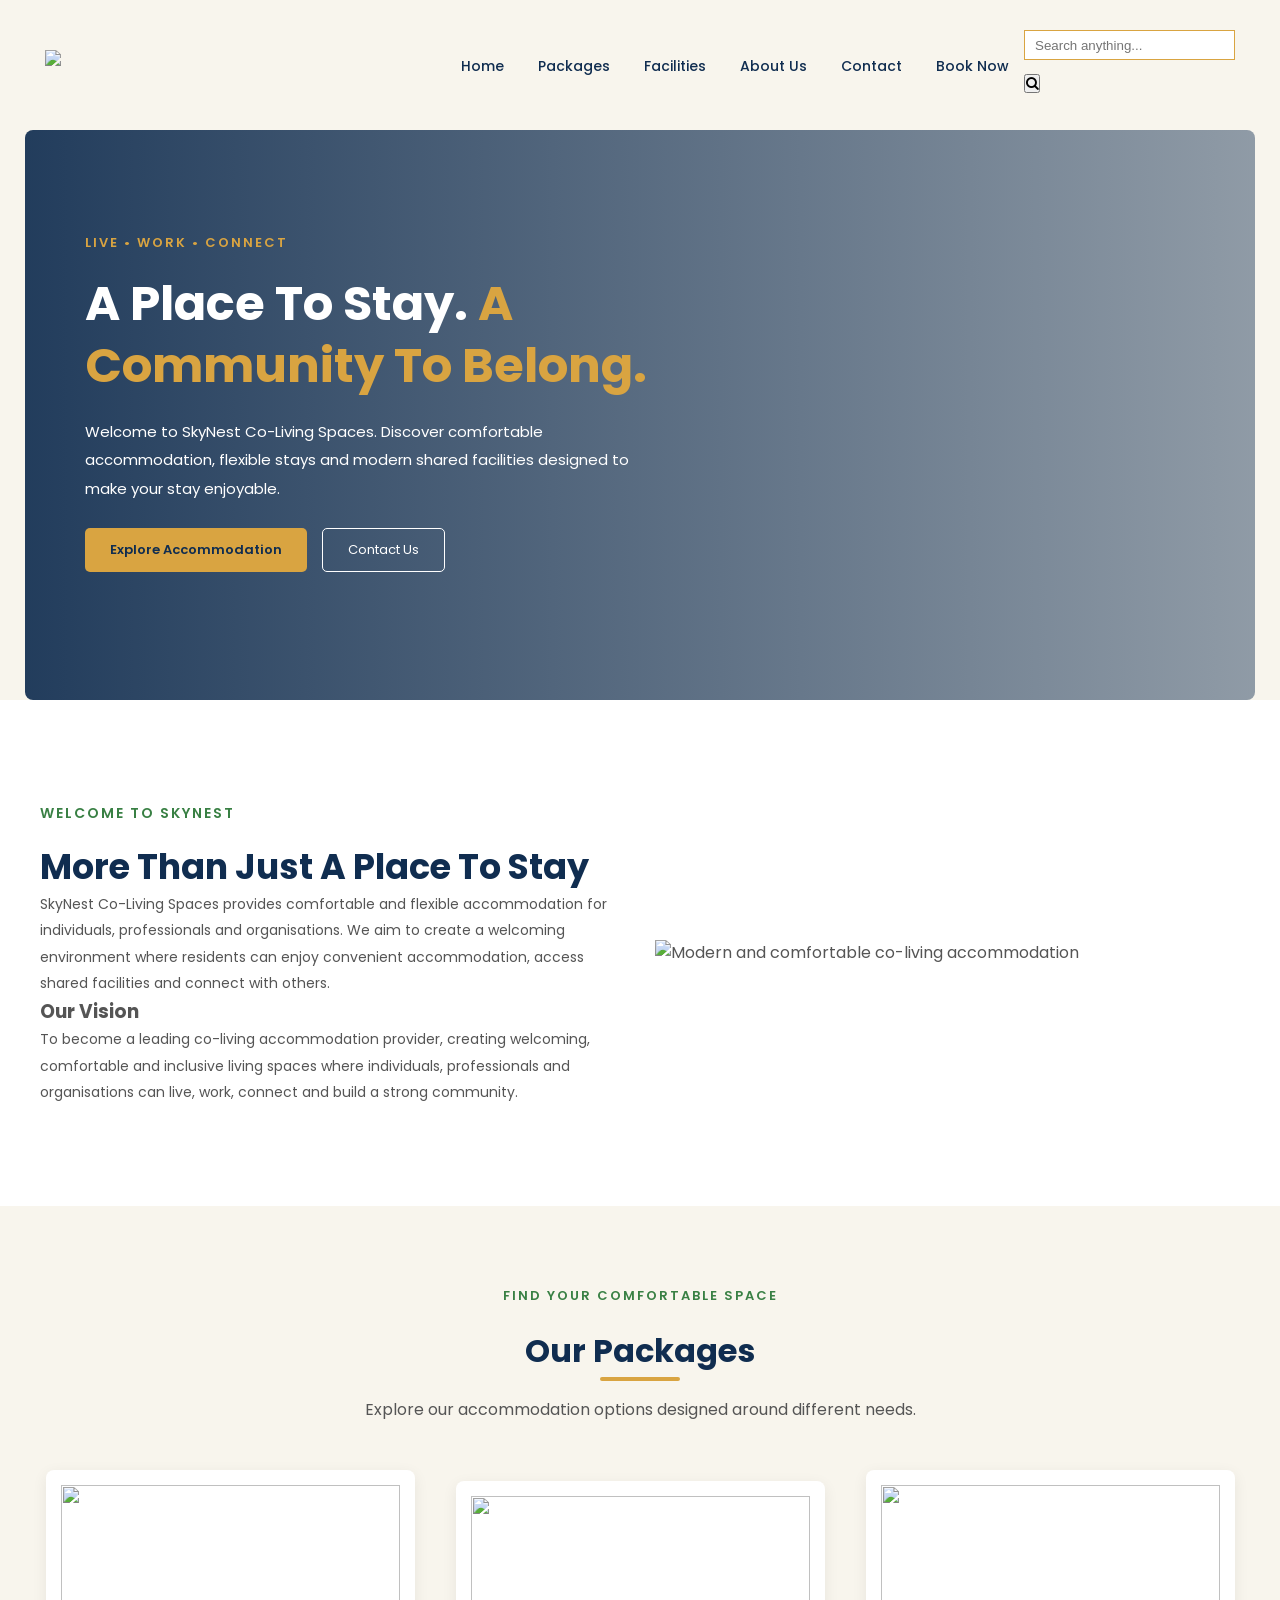
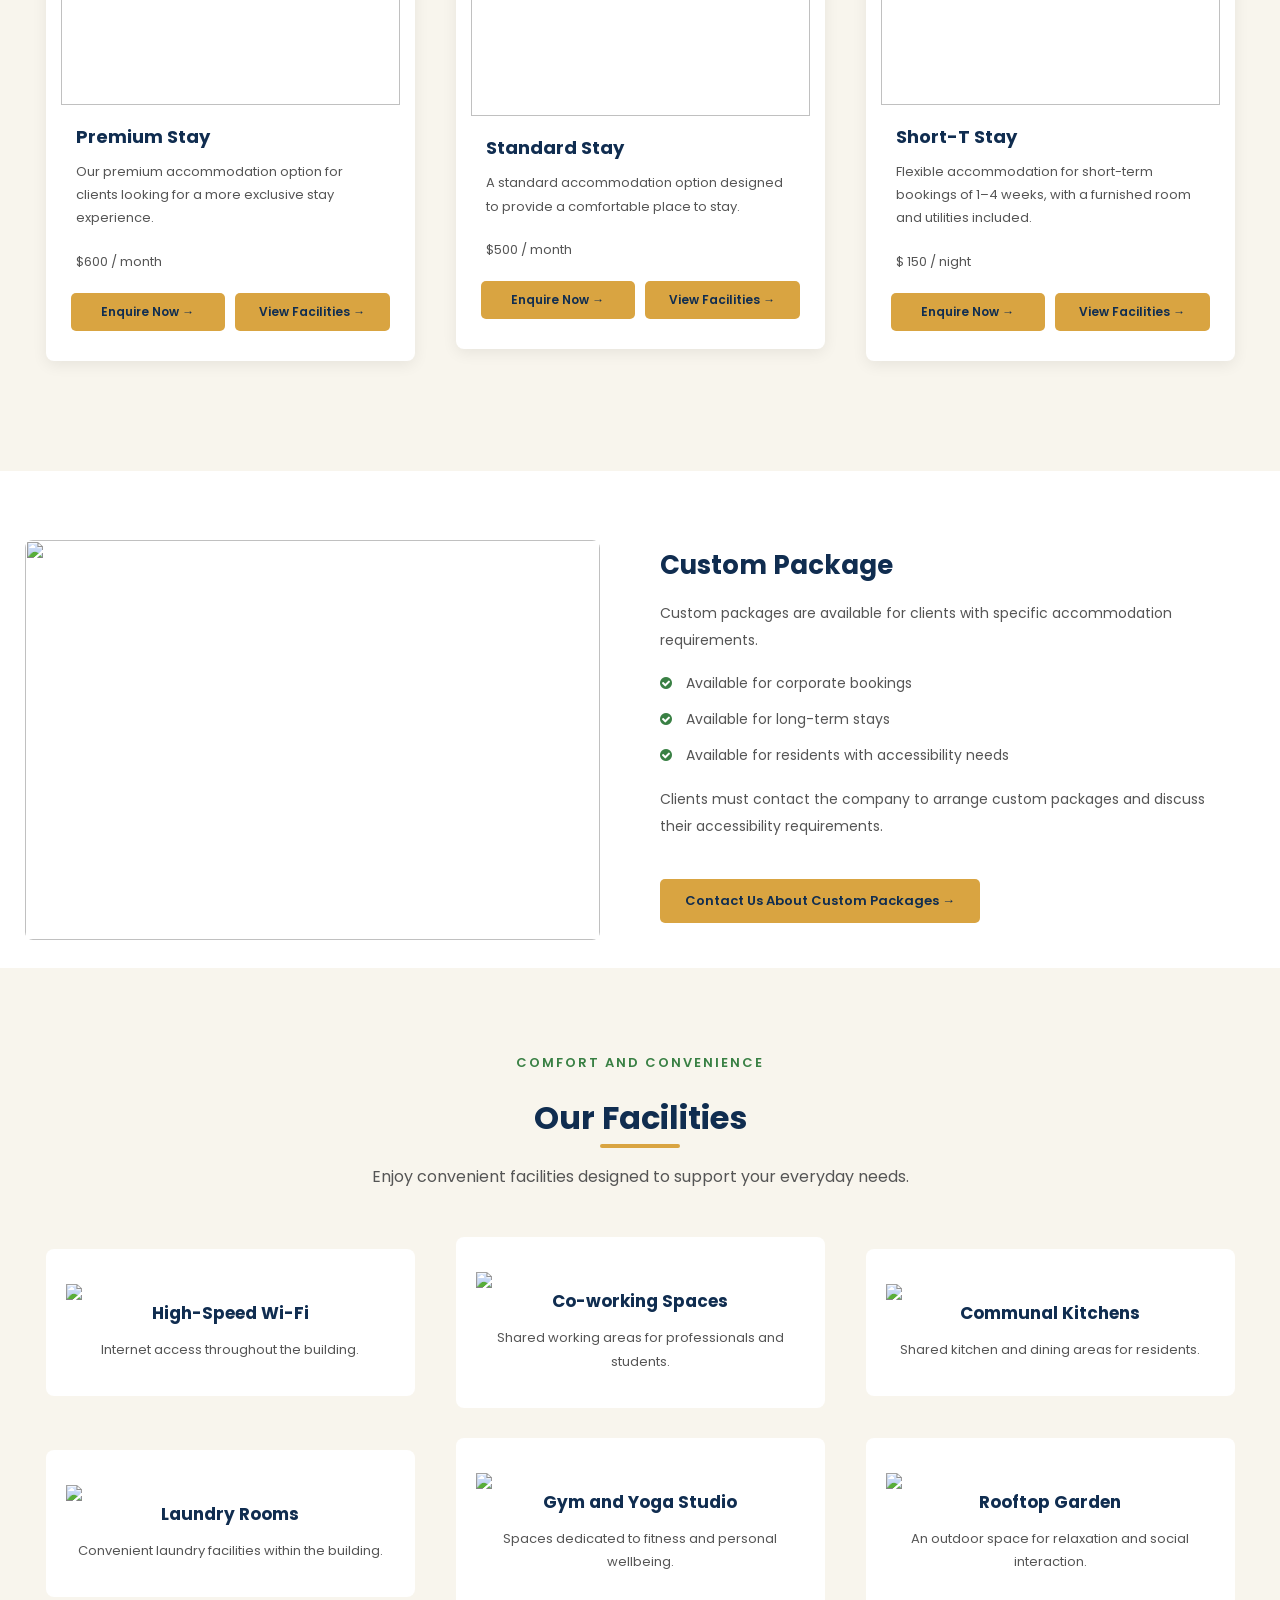
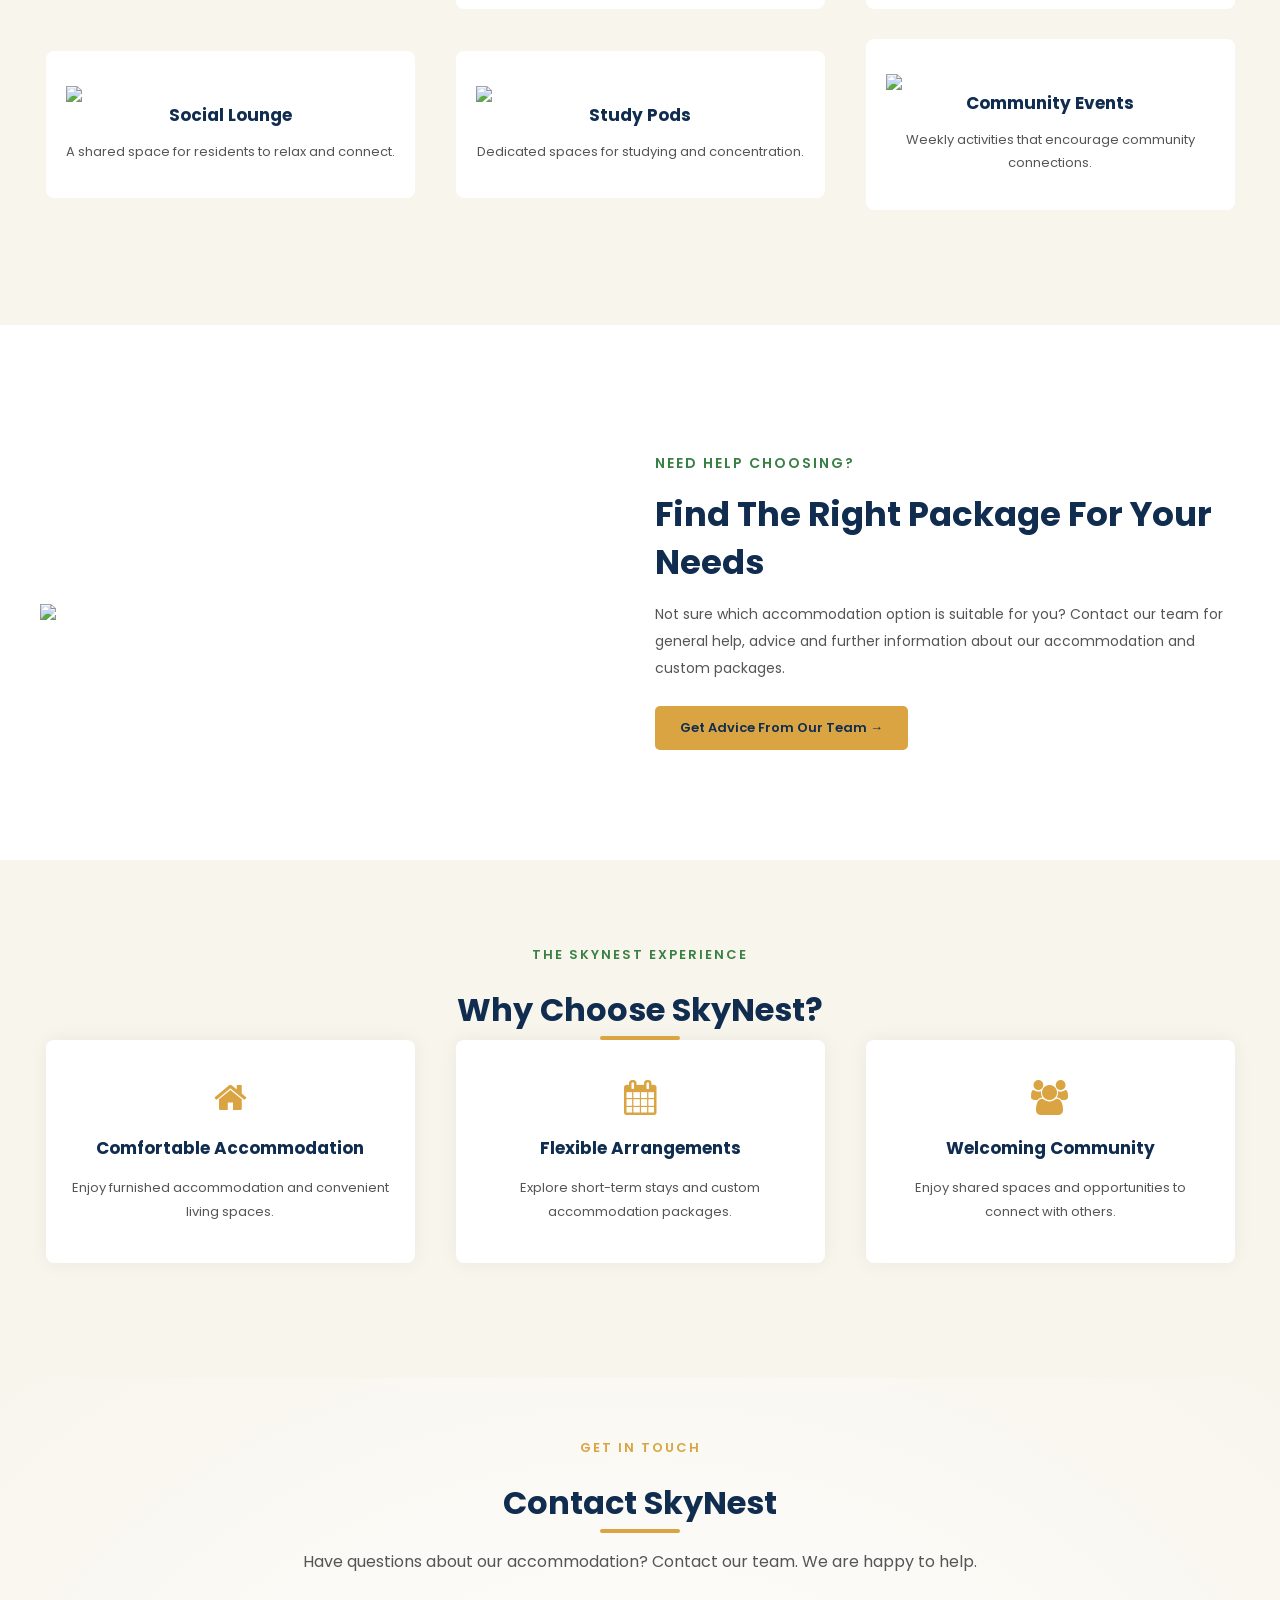
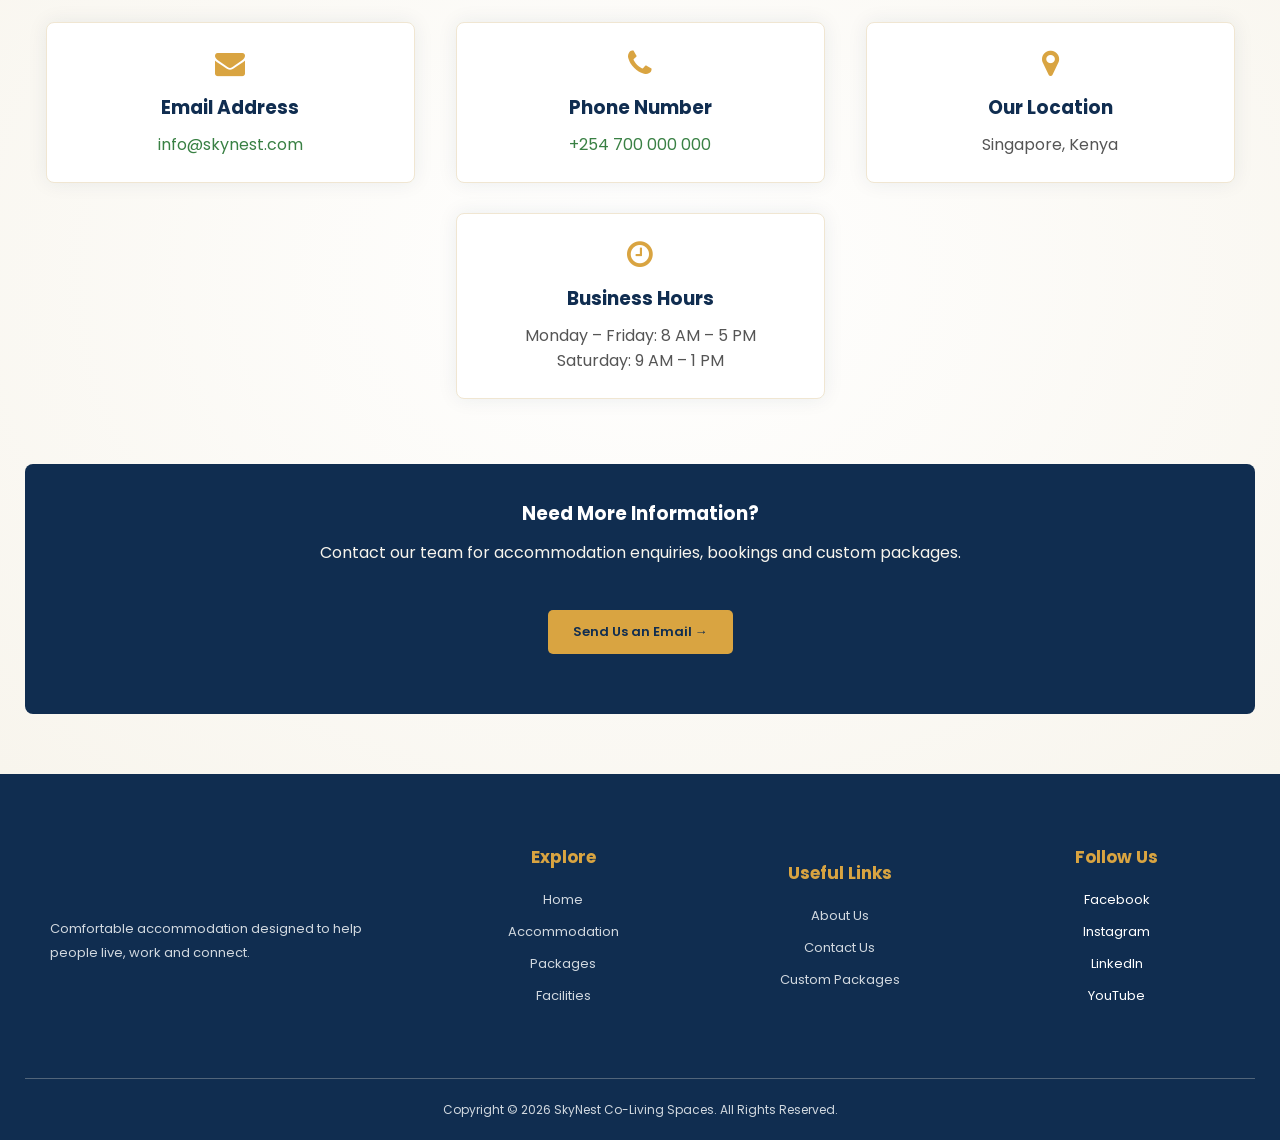
==== commit 77471442: "Add files via upload" ====
--- a/index.html
+++ b/index.html
@@ -56,6 +56,22 @@
                     </ul>
 
                 </nav>
+                <!-- WEBSITE SEARCH BAR -->
+
+          <form class="site-search" id="siteSearch">
+         <input
+          type="search"
+           id="searchInput"
+           placeholder="Search anything..."
+            aria-label="Search website"
+            required>
+
+         <button type="submit" aria-label="Search">
+          <i class="fa fa-search"></i>
+          </button>
+           </form>
+
+            <button class="menu-button" onclick="menutoggle()" id="MenuButton">
 
                 <button class="menu-button"
                         onclick="menutoggle()"
@@ -115,45 +131,64 @@
 
     <!---------------- ABOUT ---------------->
 
-    <div class="introduction" id="about">
-
-        <div class="container">
-
-            <div class="row">
-
-                <div class="col-2">
-
-                    <p class="eyebrow">WELCOME TO SKYNEST</p>
-
-                    <h2>
-                        More Than Just A Place To Stay
-                    </h2>
-
-                </div>
-
-                <div class="col-2">
-
-                    <p>
-
-                        SkyNest Co-Living Spaces provides
-                        comfortable and flexible accommodation
-                        for individuals, professionals and
-                        organisations.
-
-                        We aim to create a welcoming environment
-                        where residents can enjoy convenient
-                        accommodation, access shared facilities
-                        and connect with others.
-
-                    </p>
-
-                </div>
-
-            </div>
-
-        </div>
-
-    </div>
+    
+<div class="introduction" id="about">
+
+    <div class="container">
+
+        <div class="row">
+
+            <!-- LEFT SIDE: TEXT -->
+            <div class="col-2">
+
+                <p class="eyebrow">WELCOME TO SKYNEST</p>
+
+                <h2>
+                    More Than Just A Place To Stay
+                </h2>
+
+                <p>
+                    SkyNest Co-Living Spaces provides
+                    comfortable and flexible accommodation
+                    for individuals, professionals and
+                    organisations.
+
+                    We aim to create a welcoming environment
+                    where residents can enjoy convenient
+                    accommodation, access shared facilities
+                    and connect with others.
+                </p>
+
+                <!-- VISION STATEMENT -->
+                <div class="vision">
+
+                    <h3>Our Vision</h3>
+
+                    <p>
+                        To become a leading co-living accommodation
+                        provider, creating welcoming, comfortable
+                        and inclusive living spaces where individuals,
+                        professionals and organisations can live,
+                        work, connect and build a strong community.
+                    </p>
+
+                </div>
+
+            </div>
+
+            <!-- RIGHT SIDE: IMAGE -->
+            <div class="col-2 introduction-image">
+
+                <img src="Images/pexels-kadiravsarr-27524867.jpg"
+                     alt="Modern and comfortable co-living accommodation">
+
+            </div>
+
+        </div>
+
+    </div>
+
+</div>
 
 
     <!---------------- Packages ---------------->
@@ -182,7 +217,7 @@
              <!----------PREMIUM STAY---- -->
 
             <div class="col-4">
-               <img src="Images/Private appartmant1.jpg.jpg">
+               <img src="Images/pexels-aksinfo7-31387265.jpg">
 
          <h3>Premium Stay</h3>
 
@@ -219,7 +254,7 @@
 <!----------------Standard Stay------------->
 <div class="col-4">
 
-    <img src="Images/Private bedroom2.jpg.jpg">
+    <img src="Images/pexels-liva-kitchens-and-interiors-2153927697-33721710.jpg">
 
     <h3>Standard Stay</h3>
 
@@ -256,7 +291,7 @@
 <!----------- Short-Term Stay-------->
 <div class="col-4">
 
-    <img src="Images/Room5.jpg.jpg">
+    <img src="Images/pexels-dada-_design-240566386-12289356.jpg">
 
     <h3>Short-T Stay</h3>
 
@@ -309,7 +344,7 @@
                 <div class="package-content">
 
 
-                    <h3>Customer Package</h3>
+                    <h3>Custom Package</h3>
 
                     <p class="package-intro">
                         Custom packages are available for clients
@@ -350,7 +385,7 @@
 
                 <div class="package-image">
 
-                    <img src="Images/witoworks-holiday.jpg.jpg">
+                    <img src="Images/pexels-essentia-media-2154502099-33529503.jpg">
 
                 </div>
 
@@ -391,7 +426,7 @@
 
                 <div class="col-4 facility-card">
 
-                    <i class="fa fa-wifi" aria-hidden="true"></i>
+                    <img src="Images/Wi-Fi.jpg.jpg">
 
                     <h3>High-Speed Wi-Fi</h3>
 
@@ -405,7 +440,7 @@
 
                 <div class="col-4 facility-card">
 
-                    <i class="fa fa-laptop" aria-hidden="true"></i>
+                    <img src="Images/pexels-kindelmedia-7688335.jpg">
 
                     <h3>Co-working Spaces</h3>
 
@@ -413,13 +448,14 @@
                         Shared working areas for
                         professionals and students.
                     </p>
+                    
 
                 </div>
 
 
                 <div class="col-4 facility-card">
 
-                    <i class="fa fa-cutlery" aria-hidden="true"></i>
+                    <img src="Images/pexels-artbovich-7546218.jpg">
 
                     <h3>Communal Kitchens</h3>
 
@@ -433,7 +469,7 @@
 
                 <div class="col-4 facility-card">
 
-                    <i class="fa fa-tint" aria-hidden="true"></i>
+                    <img src="Images/laundry room.jpg.jpg">
 
                     <h3>Laundry Rooms</h3>
 
@@ -447,7 +483,7 @@
 
                 <div class="col-4 facility-card">
 
-                    <i class="fa fa-heartbeat" aria-hidden="true"></i>
+                    <img src="Images/pexels-jdgromov-4716816.jpg">
 
                     <h3>Gym and Yoga Studio</h3>
 
@@ -461,7 +497,7 @@
 
                 <div class="col-4 facility-card">
 
-                    <i class="fa fa-leaf" aria-hidden="true"></i>
+                    <img src="Images/pexels-galina-kudryashova-787528856-20291127.jpg">
 
                     <h3>Rooftop Garden</h3>
 
@@ -475,7 +511,7 @@
 
                 <div class="col-4 facility-card">
 
-                    <i class="fa fa-users" aria-hidden="true"></i>
+                    <img src="Images/pexels-artbovich-7750107.jpg">
 
                     <h3>Social Lounge</h3>
 
@@ -489,7 +525,7 @@
 
                 <div class="col-4 facility-card">
 
-                    <i class="fa fa-book" aria-hidden="true"></i>
+                    <img src="Images/pexels-mike-van-schoonderwalt-1884800-5511131.jpg">
 
                     <h3>Study Pods</h3>
 
@@ -503,7 +539,7 @@
 
                 <div class="col-4 facility-card">
 
-                    <i class="fa fa-calendar" aria-hidden="true"></i>
+                    <img src="Images/pexels-infoniqa-2914389-4441790.jpg">
 
                     <h3>Community Events</h3>
 
@@ -531,7 +567,7 @@
 
                 <div class="col-2">
 
-                    <img src="Images/02-Lobby.jpg">
+                    <img src="Images/pexels-alan-antony-279974862-18470963.jpg">
 
                 </div>
 
@@ -635,7 +671,8 @@
 
 
     <!---------------- CONTACT ---------------->
-   <div class="contact" id="contact">
+   
+<div class="contact" id="contact">
 
     <div class="container">
 
@@ -673,7 +710,7 @@
             <div class="col-4 contact-card">
                 <i class="fa fa-map-marker"></i>
                 <h3>Our Location</h3>
-                <p>Nairobi, Kenya</p>
+                <p>Singapore, Kenya</p>
             </div>
 
             <div class="col-4 contact-card">
@@ -734,6 +771,7 @@
     </div>
 
 </div>
+
 
 
     <!---------------- FOOTER ---------------->
@@ -870,6 +908,84 @@
         });
 
     });
+
+// CONTACT FORM BUTTON
+var showContactFormButton = document.getElementById("showContactForm");
+var contactFormSection = document.getElementById("contactFormSection");
+
+showContactFormButton.addEventListener("click", function() {
+
+    contactFormSection.classList.toggle("show");
+
+    var isOpen = contactFormSection.classList.contains("show");
+
+    showContactFormButton.setAttribute("aria-expanded", isOpen);
+
+    showContactFormButton.innerHTML = isOpen
+        ? "Hide Enquiry Form ↑"
+        : "Send Us an Email →";
+
+    if (isOpen) {
+        contactFormSection.scrollIntoView({
+            behavior: "smooth",
+            block: "center"
+        });
+    }
+
+});
+// Add the website search JavaScript here
+document.getElementById("siteSearch").addEventListener("submit", function(event) {
+    event.preventDefault();
+
+    var searchValue = document.getElementById("searchInput").value.trim().toLowerCase();
+
+    if (searchValue === "") return;
+
+    var searchableElements = document.querySelectorAll(
+        ".introduction, .col-4, .packages, .facilities, .offer, .testimonial, .contact"
+    );
+
+    var foundElement = null;
+
+    searchableElements.forEach(function(element) {
+        if (!foundElement && element.innerText.toLowerCase().includes(searchValue)) {
+            foundElement = element;
+        }
+    });
+
+    if (foundElement) {
+        foundElement.scrollIntoView({behavior: "smooth", block: "center"});
+        foundElement.classList.add("search-highlight");
+
+        setTimeout(function() {
+            foundElement.classList.remove("search-highlight");
+        }, 2500);
+    } else {
+        alert("Sorry, we could not find '" + searchValue + "' on this page.");
+    }
+});
+document.getElementById("siteSearch").addEventListener("submit", function(event) {
+    event.preventDefault();
+
+    var searchValue = document.getElementById("searchInput").value.trim().toLowerCase();
+
+    if (searchValue === "facilities") {
+        window.location.href = "#facilities";
+    }
+    else if (searchValue === "packages") {
+        window.location.href = "#packages";
+    }
+    else if (searchValue === "about us") {
+        window.location.href = "#about";
+    }
+    else if (searchValue === "contact") {
+        window.location.href = "#contact";
+    }
+    else {
+        alert("Sorry, we could not find that page.");
+    }
+});
+
 </script>
 
 </body>
